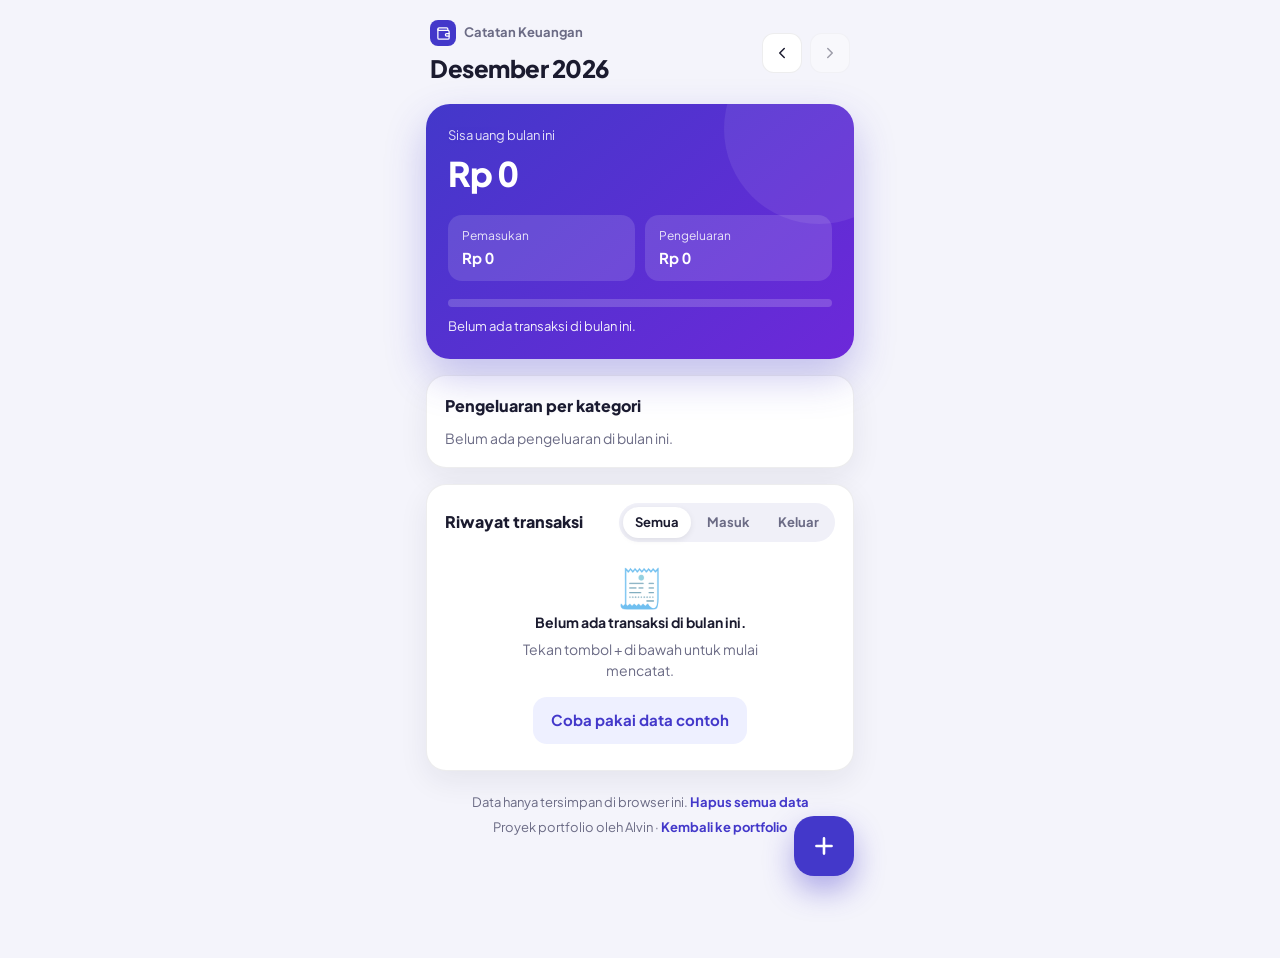
==== projects/catatan-keuangan/index.html @ 7dcfc8b8 "Add Money Tracker app project - Mobile-first finance app (then named Catatan Keuangan) in   projects" ====
<!DOCTYPE html>
<html lang="id">
<head>
    <meta charset="UTF-8">
    <meta name="viewport" content="width=device-width, initial-scale=1.0, viewport-fit=cover">
    <title>Catatan Keuangan Mahasiswa</title>
    <meta name="description" content="Aplikasi web sederhana untuk mencatat pemasukan dan pengeluaran mahasiswa. Proyek portfolio oleh Alvin.">
    <meta name="theme-color" content="#4338ca">
    <meta property="og:title" content="Catatan Keuangan Mahasiswa">
    <meta property="og:description" content="Aplikasi web untuk mencatat pemasukan dan pengeluaran. Proyek portfolio oleh Alvin.">
    <meta property="og:type" content="website">
    <meta property="og:url" content="https://nobless017.github.io/projects/catatan-keuangan/">
    <meta property="og:image" content="https://nobless017.github.io/img/project-keuangan.jpg">
    <meta property="og:locale" content="id_ID">
    <link rel="icon" href="favicon.svg" type="image/svg+xml">
    <link rel="preconnect" href="https://fonts.googleapis.com">
    <link rel="preconnect" href="https://fonts.gstatic.com" crossorigin>
    <link rel="stylesheet" href="https://fonts.googleapis.com/css2?family=Plus+Jakarta+Sans:wght@500;600;700;800&display=swap">
    <link rel="stylesheet" href="style.css">
</head>
<body>
    <div class="app">
        <!-- ===== HEADER: nama aplikasi + pilih bulan ===== -->
        <header class="app-header">
            <div>
                <p class="app-name">
                    <span class="app-logo" aria-hidden="true">
                        <svg viewBox="0 0 24 24"><path d="M19 7V5a2 2 0 0 0-2-2H5a2 2 0 0 0 0 4h14a2 2 0 0 1 2 2v3"/><path d="M3 5v14a2 2 0 0 0 2 2h14a2 2 0 0 0 2-2v-3"/><path d="M21 12h-4a2 2 0 0 0 0 4h4z"/></svg>
                    </span>
                    Catatan Keuangan
                </p>
                <h1 class="month-label" id="month-label">Bulan ini</h1>
            </div>
            <div class="month-nav">
                <button class="icon-button" type="button" id="prev-month" aria-label="Bulan sebelumnya">
                    <svg viewBox="0 0 24 24" aria-hidden="true"><path d="M15 18l-6-6 6-6"/></svg>
                </button>
                <button class="icon-button" type="button" id="next-month" aria-label="Bulan berikutnya">
                    <svg viewBox="0 0 24 24" aria-hidden="true"><path d="M9 18l6-6-6-6"/></svg>
                </button>
            </div>
        </header>

        <main class="app-main">
            <!-- ===== RINGKASAN BULAN ===== -->
            <section class="summary-card" id="summary-card" aria-label="Ringkasan bulan ini">
                <p class="summary-label">Sisa uang bulan ini</p>
                <p class="summary-balance" id="balance">Rp 0</p>
                <div class="summary-row">
                    <div class="summary-stat">
                        <span>Pemasukan</span>
                        <strong id="total-income">Rp 0</strong>
                    </div>
                    <div class="summary-stat">
                        <span>Pengeluaran</span>
                        <strong id="total-expense">Rp 0</strong>
                    </div>
                </div>
                <div class="summary-meter" aria-hidden="true"><span id="spend-meter"></span></div>
                <p class="summary-hint" id="spend-hint"></p>
            </section>

            <!-- ===== PENGELUARAN PER KATEGORI ===== -->
            <section class="panel" aria-labelledby="category-title">
                <h2 id="category-title">Pengeluaran per kategori</h2>
                <ul class="category-list" id="category-list"></ul>
                <p class="muted" id="category-empty">Belum ada pengeluaran di bulan ini.</p>
            </section>

            <!-- ===== RIWAYAT TRANSAKSI ===== -->
            <section class="panel" aria-labelledby="history-title">
                <div class="panel-head">
                    <h2 id="history-title">Riwayat transaksi</h2>
                    <div class="chip-group" role="group" aria-label="Filter transaksi">
                        <button class="chip" type="button" data-filter="all" aria-pressed="true">Semua</button>
                        <button class="chip" type="button" data-filter="income" aria-pressed="false">Masuk</button>
                        <button class="chip" type="button" data-filter="expense" aria-pressed="false">Keluar</button>
                    </div>
                </div>

                <!-- Diisi oleh script.js -->
                <div id="transaction-list"></div>

                <p class="muted filter-empty" id="filter-empty" hidden>Tidak ada transaksi untuk filter ini.</p>

                <div class="empty-state" id="empty-state" hidden>
                    <span class="empty-icon" aria-hidden="true">🧾</span>
                    <p><strong>Belum ada transaksi di bulan ini.</strong></p>
                    <p>Tekan tombol + di bawah untuk mulai mencatat.</p>
                    <button class="btn btn-secondary" type="button" id="load-sample">Coba pakai data contoh</button>
                </div>
            </section>
        </main>

        <footer class="app-footer">
            <p>Data hanya tersimpan di browser ini. <button class="link-button" type="button" id="reset-data">Hapus semua data</button></p>
            <p>Proyek portfolio oleh Alvin · <a href="../../index.html">Kembali ke portfolio</a></p>
        </footer>
    </div>

    <!-- Tombol tambah (melayang di kanan bawah) -->
    <button class="fab" type="button" id="open-form" aria-label="Tambah transaksi" aria-haspopup="dialog">
        <svg viewBox="0 0 24 24" aria-hidden="true"><path d="M12 5v14M5 12h14"/></svg>
    </button>

    <!-- ===== FORM TAMBAH TRANSAKSI (muncul dari bawah) ===== -->
    <dialog class="sheet" id="transaction-dialog" aria-labelledby="form-title">
        <form id="transaction-form" data-type="expense">
            <span class="sheet-handle" aria-hidden="true"></span>
            <h2 id="form-title">Tambah transaksi</h2>

            <fieldset class="type-toggle">
                <legend class="visually-hidden">Jenis transaksi</legend>
                <label><input type="radio" name="type" value="expense" checked><span>Pengeluaran</span></label>
                <label><input type="radio" name="type" value="income"><span>Pemasukan</span></label>
            </fieldset>

            <div class="field">
                <label for="amount">Jumlah</label>
                <div class="amount-input">
                    <span aria-hidden="true">Rp</span>
                    <input type="text" id="amount" name="amount" inputmode="numeric" autocomplete="off" placeholder="0" required>
                </div>
            </div>

            <div class="field">
                <label for="category">Kategori</label>
                <select id="category" name="category" required></select>
            </div>

            <div class="field">
                <label for="note">Catatan <em>(opsional)</em></label>
                <input type="text" id="note" name="note" maxlength="60" placeholder="Contoh: makan siang di kantin">
            </div>

            <div class="field">
                <label for="date">Tanggal</label>
                <input type="date" id="date" name="date" required>
            </div>

            <p class="form-error" id="form-error" role="alert"></p>

            <div class="sheet-actions">
                <button class="btn btn-secondary" type="button" id="cancel-form">Batal</button>
                <button class="btn btn-primary" type="submit">Simpan</button>
            </div>
        </form>
    </dialog>

    <!-- Notifikasi kecil di bawah layar -->
    <div class="toast" id="toast" role="status" hidden>
        <span id="toast-message"></span>
        <button type="button" id="toast-undo">Batalkan</button>
    </div>

    <script src="script.js"></script>
</body>
</html>
---- projects/catatan-keuangan/style.css ----
/* =========================================================
   Catatan Keuangan: aplikasi web mobile-first (proyek portfolio)
   ========================================================= */

/* ---------- Warna (mode terang) ---------- */
:root {
    color-scheme: light dark;
    --bg: #f4f4fb;
    --surface: #ffffff;
    --surface-2: #f0f0f8;
    --text: #1b1b2f;
    --muted: #6b6b85;
    --line: rgba(27, 27, 47, 0.08);
    --primary: #4338ca;
    --primary-strong: #4338ca;
    --primary-soft: #eef0ff;
    --income: #15803d;
    --expense: #dc2626;
    --summary: linear-gradient(140deg, #4338ca 0%, #6d28d9 100%);
    --toast-bg: #1b1b2f;
    --shadow: 0 10px 30px rgba(27, 27, 60, 0.07);
    --radius: 20px;
    --font: "Plus Jakarta Sans", "Segoe UI", Arial, sans-serif;
    --ease: cubic-bezier(0.22, 1, 0.36, 1);
}

/* ---------- Warna (mode gelap, ikut pengaturan perangkat) ---------- */
@media (prefers-color-scheme: dark) {
    :root {
        --bg: #0f1020;
        --surface: #181a2e;
        --surface-2: #232641;
        --text: #ececf6;
        --muted: #a3a6c2;
        --line: rgba(255, 255, 255, 0.08);
        --primary: #a5b4fc;
        --primary-strong: #4f46e5;
        --primary-soft: rgba(129, 140, 248, 0.16);
        --income: #4ade80;
        --expense: #f87171;
        --summary: linear-gradient(140deg, #3730a3 0%, #5b21b6 100%);
        --toast-bg: #2e3150;
        --shadow: 0 10px 30px rgba(0, 0, 0, 0.35);
    }
}

/* ---------- Dasar ---------- */
*,
*::before,
*::after {
    box-sizing: border-box;
}

[hidden] {
    display: none !important;
}

body {
    margin: 0;
    min-height: 100vh;
    font-family: var(--font);
    font-size: 15px;
    line-height: 1.5;
    color: var(--text);
    background: var(--bg);
    -webkit-font-smoothing: antialiased;
}

h1,
h2,
h3,
p {
    margin: 0;
}

button,
input,
select {
    font: inherit;
    color: inherit;
}

button {
    cursor: pointer;
}

:focus-visible {
    outline: 3px solid var(--primary);
    outline-offset: 2px;
}

.visually-hidden {
    position: absolute;
    width: 1px;
    height: 1px;
    margin: -1px;
    padding: 0;
    overflow: hidden;
    clip: rect(0 0 0 0);
    white-space: nowrap;
    border: 0;
}

.muted {
    color: var(--muted);
    font-size: 14px;
}

/* Ikon garis (SVG) dipakai di beberapa tombol */
.app-logo svg,
.icon-button svg,
.fab svg,
.delete-button svg {
    fill: none;
    stroke: currentColor;
    stroke-width: 2;
    stroke-linecap: round;
    stroke-linejoin: round;
}

/* ---------- Kerangka aplikasi ---------- */
.app {
    width: min(100%, 460px);
    margin: 0 auto;
    padding: 20px 16px 120px;
}

.app-main {
    display: grid;
    gap: 16px;
    margin-top: 18px;
}

/* ---------- Header ---------- */
.app-header {
    display: flex;
    align-items: center;
    justify-content: space-between;
    gap: 12px;
    padding: 0 4px;
}

.app-name {
    display: flex;
    align-items: center;
    gap: 8px;
    color: var(--muted);
    font-size: 13px;
    font-weight: 700;
}

.app-logo {
    display: grid;
    place-items: center;
    width: 26px;
    height: 26px;
    color: #ffffff;
    background: var(--primary-strong);
    border-radius: 8px;
}

.app-logo svg {
    width: 15px;
    height: 15px;
}

.month-label {
    margin-top: 4px;
    font-size: 24px;
    font-weight: 800;
    letter-spacing: -0.02em;
}

.month-nav {
    display: flex;
    gap: 8px;
}

.icon-button {
    display: grid;
    place-items: center;
    width: 40px;
    height: 40px;
    padding: 0;
    background: var(--surface);
    border: 1px solid var(--line);
    border-radius: 12px;
    transition: background-color 200ms ease, transform 200ms var(--ease);
}

.icon-button:hover:not(:disabled) {
    background: var(--surface-2);
}

.icon-button:active:not(:disabled) {
    transform: scale(0.94);
}

.icon-button:disabled {
    opacity: 0.4;
    cursor: not-allowed;
}

.icon-button svg {
    width: 18px;
    height: 18px;
}

/* ---------- Kartu ringkasan ---------- */
.summary-card {
    position: relative;
    overflow: hidden;
    padding: 22px;
    color: #ffffff;
    background: var(--summary);
    border-radius: 24px;
    box-shadow: 0 18px 40px rgba(67, 56, 202, 0.28);
}

/* lingkaran dekorasi di pojok kanan atas */
.summary-card::after {
    content: "";
    position: absolute;
    top: -70px;
    right: -60px;
    width: 190px;
    height: 190px;
    background: rgba(255, 255, 255, 0.08);
    border-radius: 50%;
}

.summary-card > * {
    position: relative;
    z-index: 1;
}

.summary-label {
    font-size: 13px;
    opacity: 0.85;
}

.summary-balance {
    margin-top: 2px;
    font-size: 34px;
    font-weight: 800;
    letter-spacing: -0.02em;
    font-variant-numeric: tabular-nums;
}

.summary-row {
    display: grid;
    grid-template-columns: 1fr 1fr;
    gap: 10px;
    margin-top: 16px;
}

.summary-stat {
    padding: 12px 14px;
    background: rgba(255, 255, 255, 0.13);
    border-radius: 14px;
}

.summary-stat span {
    display: block;
    font-size: 12px;
    opacity: 0.85;
}

.summary-stat strong {
    display: block;
    margin-top: 2px;
    font-size: 15px;
    font-variant-numeric: tabular-nums;
}

.summary-meter {
    height: 8px;
    margin-top: 18px;
    overflow: hidden;
    background: rgba(255, 255, 255, 0.18);
    border-radius: 99px;
}

.summary-meter span {
    display: block;
    width: 0;
    height: 100%;
    background: #a7f3d0;
    border-radius: inherit;
    transition: width 600ms var(--ease), background-color 300ms ease;
}

/* warna bar berubah kalau uang hampir/sudah habis (diatur script.js) */
.summary-card[data-state="warning"] .summary-meter span {
    background: #fde68a;
}

.summary-card[data-state="over"] .summary-meter span {
    background: #fca5a5;
}

.summary-hint {
    margin-top: 10px;
    font-size: 13px;
    opacity: 0.92;
}

/* ---------- Panel ---------- */
.panel {
    padding: 18px;
    background: var(--surface);
    border: 1px solid var(--line);
    border-radius: var(--radius);
    box-shadow: var(--shadow);
}

.panel h2 {
    font-size: 16px;
    font-weight: 800;
}

.panel-head {
    display: flex;
    flex-wrap: wrap;
    align-items: center;
    justify-content: space-between;
    gap: 10px;
}

#category-empty,
.filter-empty {
    margin-top: 10px;
}

/* ---------- Kategori ---------- */
.category-list {
    display: grid;
    gap: 14px;
    margin: 14px 0 0;
    padding: 0;
    list-style: none;
}

.category-list:empty {
    display: none;
}

.category-row {
    display: grid;
    grid-template-columns: 40px 1fr auto;
    align-items: center;
    gap: 12px;
}

.category-icon {
    display: grid;
    place-items: center;
    width: 40px;
    height: 40px;
    border-radius: 12px;
    font-size: 19px;
    line-height: 1;
}

.category-top {
    display: flex;
    justify-content: space-between;
    gap: 8px;
    font-size: 14px;
}

.category-name {
    font-weight: 700;
}

.category-amount {
    color: var(--muted);
    font-variant-numeric: tabular-nums;
}

.category-bar {
    height: 6px;
    margin-top: 6px;
    overflow: hidden;
    background: var(--surface-2);
    border-radius: 99px;
}

.category-bar span {
    display: block;
    height: 100%;
    border-radius: inherit;
}

.category-percent {
    min-width: 38px;
    color: var(--muted);
    font-size: 13px;
    font-weight: 700;
    text-align: right;
}

/* ---------- Filter (chip) ---------- */
.chip-group {
    display: flex;
    gap: 4px;
    padding: 4px;
    background: var(--surface-2);
    border-radius: 99px;
}

.chip {
    padding: 6px 12px;
    color: var(--muted);
    background: transparent;
    border: 0;
    border-radius: 99px;
    font-size: 13px;
    font-weight: 700;
    transition: background-color 200ms ease, color 200ms ease;
}

.chip[aria-pressed="true"] {
    color: var(--text);
    background: var(--surface);
    box-shadow: 0 2px 6px rgba(0, 0, 0, 0.08);
}

/* ---------- Riwayat transaksi ---------- */
.day-label {
    margin: 16px 0 2px;
    color: var(--muted);
    font-size: 12px;
    font-weight: 700;
    letter-spacing: 0.04em;
    text-transform: uppercase;
}

.transaction-items {
    margin: 0;
    padding: 0;
    list-style: none;
}

.transaction {
    display: grid;
    grid-template-columns: 40px 1fr auto 32px;
    align-items: center;
    gap: 12px;
    padding: 10px 0;
    border-bottom: 1px solid var(--line);
}

.transaction:last-child {
    border-bottom: 0;
}

.transaction-info {
    display: grid;
    min-width: 0;
}

.transaction-title {
    font-size: 14px;
    font-weight: 700;
}

.transaction-note {
    overflow: hidden;
    color: var(--muted);
    font-size: 13px;
    white-space: nowrap;
    text-overflow: ellipsis;
}

.transaction-amount {
    font-size: 14px;
    font-weight: 800;
    font-variant-numeric: tabular-nums;
    white-space: nowrap;
}

.transaction-amount.income {
    color: var(--income);
}

.transaction-amount.expense {
    color: var(--expense);
}

.delete-button {
    display: grid;
    place-items: center;
    width: 32px;
    height: 32px;
    padding: 0;
    color: var(--muted);
    background: transparent;
    border: 0;
    border-radius: 10px;
    transition: background-color 200ms ease, color 200ms ease;
}

.delete-button:hover {
    color: var(--expense);
    background: rgba(220, 38, 38, 0.1);
}

.delete-button svg {
    width: 17px;
    height: 17px;
}

/* ---------- Tampilan kosong ---------- */
.empty-state {
    display: grid;
    justify-items: center;
    gap: 6px;
    padding: 26px 8px 8px;
    text-align: center;
}

.empty-icon {
    font-size: 38px;
    line-height: 1;
}

.empty-state p {
    max-width: 280px;
    color: var(--muted);
    font-size: 14px;
}

.empty-state strong {
    color: var(--text);
}

.empty-state .btn {
    margin-top: 10px;
}

/* ---------- Tombol ---------- */
.btn {
    display: inline-flex;
    align-items: center;
    justify-content: center;
    padding: 12px 18px;
    border: 0;
    border-radius: 14px;
    font-weight: 700;
    transition: transform 200ms var(--ease), box-shadow 200ms ease;
}

.btn:active {
    transform: scale(0.97);
}

.btn-primary {
    color: #ffffff;
    background: var(--primary-strong);
}

.btn-primary:hover {
    box-shadow: 0 8px 20px rgba(67, 56, 202, 0.3);
}

.btn-secondary {
    color: var(--primary);
    background: var(--primary-soft);
}

.fab {
    position: fixed;
    z-index: 20;
    right: max(16px, calc(50% - 230px + 16px)); /* sejajar dengan sisi kanan kolom aplikasi */
    bottom: 24px;
    display: grid;
    place-items: center;
    width: 60px;
    height: 60px;
    padding: 0;
    color: #ffffff;
    background: var(--primary-strong);
    border: 0;
    border-radius: 20px;
    box-shadow: 0 14px 30px rgba(67, 56, 202, 0.4);
    transition: transform 240ms var(--ease), box-shadow 240ms ease;
}

.fab:hover {
    transform: translateY(-3px);
    box-shadow: 0 18px 36px rgba(67, 56, 202, 0.45);
}

.fab:active {
    transform: scale(0.95);
}

.fab svg {
    width: 26px;
    height: 26px;
    stroke-width: 2.4;
}

/* ---------- Footer ---------- */
.app-footer {
    display: grid;
    gap: 6px;
    margin-top: 22px;
    color: var(--muted);
    font-size: 13px;
    text-align: center;
}

.app-footer a,
.link-button {
    color: var(--primary);
    font-weight: 700;
    text-decoration: none;
}

.link-button {
    padding: 0;
    background: none;
    border: 0;
    font-size: inherit;
}

/* ---------- Form tambah transaksi (bottom sheet) ---------- */
.sheet {
    width: min(100%, 460px);
    max-width: 100%;
    max-height: 92vh;
    margin: auto auto 0;
    padding: 0;
    color: var(--text);
    background: var(--surface);
    border: 0;
    border-radius: 26px 26px 0 0;
    box-shadow: 0 -10px 40px rgba(0, 0, 0, 0.2);
}

.sheet[open] {
    animation: sheet-up 320ms var(--ease);
}

.sheet::backdrop {
    background: rgba(10, 10, 25, 0.45);
}

@keyframes sheet-up {
    from {
        transform: translateY(100%);
    }
    to {
        transform: none;
    }
}

.sheet form {
    display: grid;
    gap: 14px;
    padding: 10px 20px calc(20px + env(safe-area-inset-bottom));
}

.sheet-handle {
    justify-self: center;
    width: 40px;
    height: 5px;
    background: var(--muted);
    border-radius: 99px;
    opacity: 0.35;
}

.sheet h2 {
    font-size: 18px;
    font-weight: 800;
}

/* Pilihan Pengeluaran / Pemasukan */
.type-toggle {
    display: grid;
    grid-template-columns: 1fr 1fr;
    gap: 4px;
    margin: 0;
    padding: 4px;
    background: var(--surface-2);
    border: 0;
    border-radius: 14px;
}

.type-toggle input {
    position: absolute;
    opacity: 0;
    pointer-events: none;
}

.type-toggle span {
    display: block;
    padding: 10px;
    color: var(--muted);
    border-radius: 11px;
    font-weight: 700;
    text-align: center;
    cursor: pointer;
    transition: background-color 200ms ease, color 200ms ease;
}

.type-toggle input:checked + span {
    color: var(--expense);
    background: var(--surface);
    box-shadow: 0 2px 6px rgba(0, 0, 0, 0.08);
}

.type-toggle input[value="income"]:checked + span {
    color: var(--income);
}

.type-toggle input:focus-visible + span {
    outline: 3px solid var(--primary);
    outline-offset: 1px;
}

.field {
    display: grid;
    gap: 6px;
}

.field label {
    color: var(--muted);
    font-size: 13px;
    font-weight: 700;
}

.field em {
    font-style: normal;
    font-weight: 500;
}

.field input,
.field select {
    width: 100%;
    height: 48px;
    padding: 0 14px;
    background: var(--surface-2);
    border: 1px solid var(--line);
    border-radius: 14px;
    transition: border-color 200ms ease, background-color 200ms ease;
}

.field input:focus,
.field select:focus {
    background: var(--surface);
    border-color: var(--primary);
}

.amount-input {
    position: relative;
}

.amount-input span {
    position: absolute;
    top: 50%;
    left: 14px;
    color: var(--muted);
    font-weight: 800;
    transform: translateY(-50%);
}

.field .amount-input input {
    height: 58px;
    padding-left: 46px;
    font-size: 22px;
    font-weight: 800;
    font-variant-numeric: tabular-nums;
}

.form-error {
    color: var(--expense);
    font-size: 13px;
    font-weight: 600;
}

.form-error:empty {
    display: none;
}

.sheet-actions {
    display: grid;
    grid-template-columns: 1fr 2fr;
    gap: 10px;
    margin-top: 4px;
}

/* ---------- Notifikasi (toast) ---------- */
.toast {
    position: fixed;
    z-index: 30;
    bottom: 100px;
    left: 50%;
    display: flex;
    align-items: center;
    gap: 14px;
    width: max-content;
    max-width: calc(100% - 32px);
    padding: 10px 10px 10px 18px;
    color: #ffffff;
    background: var(--toast-bg);
    border-radius: 14px;
    box-shadow: 0 12px 30px rgba(0, 0, 0, 0.25);
    font-size: 14px;
    transform: translateX(-50%);
    animation: toast-in 260ms var(--ease);
}

@keyframes toast-in {
    from {
        opacity: 0;
        transform: translate(-50%, 10px);
    }
    to {
        opacity: 1;
        transform: translate(-50%, 0);
    }
}

.toast button {
    padding: 6px 10px;
    color: #c7d2fe;
    background: rgba(255, 255, 255, 0.12);
    border: 0;
    border-radius: 8px;
    font-weight: 800;
}
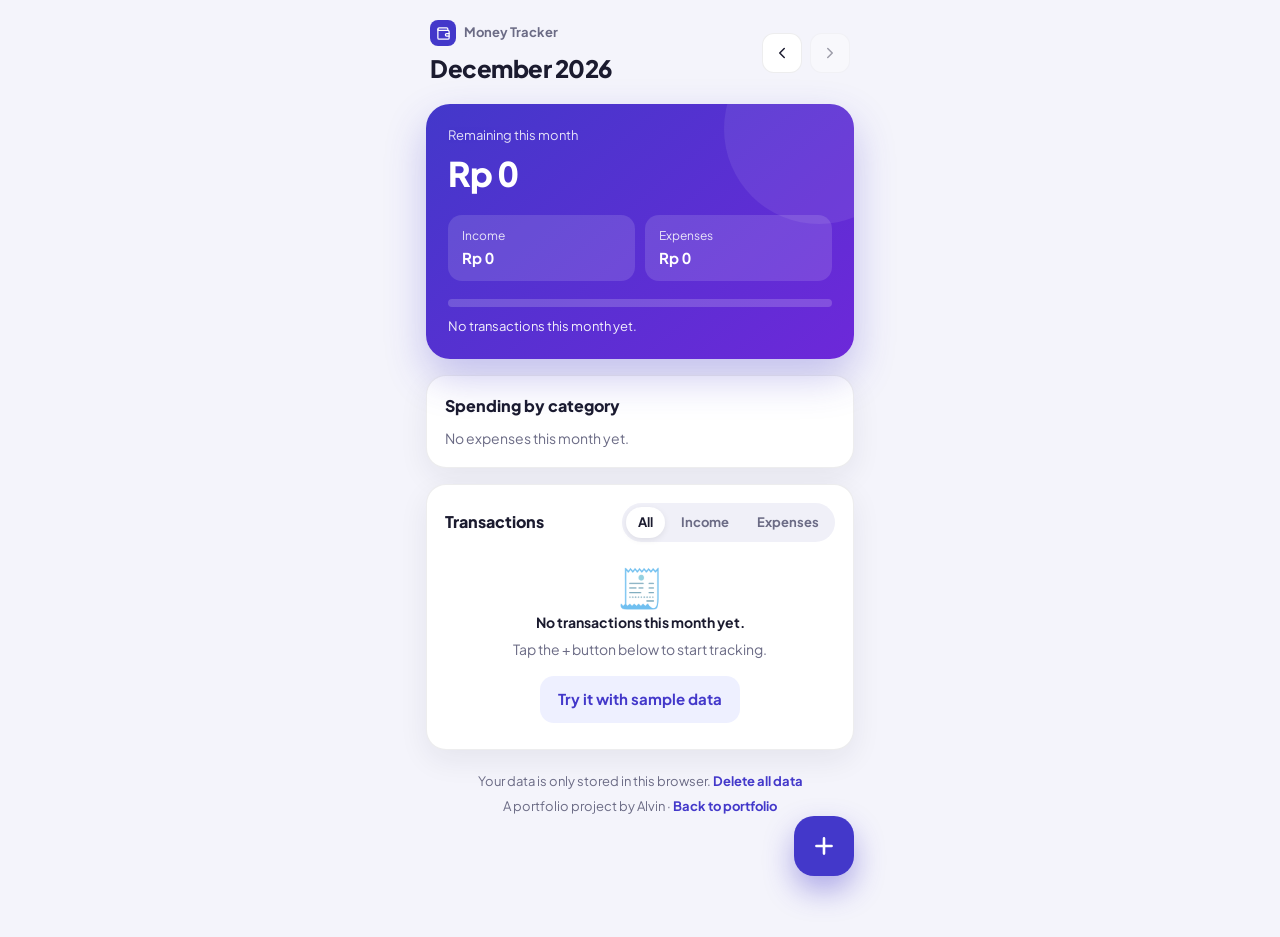
==== commit 20d4e4f8: "Translate Kopi Sabana and Money Tracker to English - Kopi Sabana: all text, the opening-hours status" ====
--- a/projects/catatan-keuangan/index.html
+++ b/projects/catatan-keuangan/index.html
@@ -1,17 +1,17 @@
 <!DOCTYPE html>
-<html lang="id">
+<html lang="en">
 <head>
     <meta charset="UTF-8">
     <meta name="viewport" content="width=device-width, initial-scale=1.0, viewport-fit=cover">
-    <title>Catatan Keuangan Mahasiswa</title>
-    <meta name="description" content="Aplikasi web sederhana untuk mencatat pemasukan dan pengeluaran mahasiswa. Proyek portfolio oleh Alvin.">
+    <title>Money Tracker for Students</title>
+    <meta name="description" content="A simple web app for students to track income and expenses. A portfolio project by Alvin.">
     <meta name="theme-color" content="#4338ca">
-    <meta property="og:title" content="Catatan Keuangan Mahasiswa">
-    <meta property="og:description" content="Aplikasi web untuk mencatat pemasukan dan pengeluaran. Proyek portfolio oleh Alvin.">
+    <meta property="og:title" content="Money Tracker for Students">
+    <meta property="og:description" content="A web app to track income and expenses. A portfolio project by Alvin.">
     <meta property="og:type" content="website">
     <meta property="og:url" content="https://nobless017.github.io/projects/catatan-keuangan/">
     <meta property="og:image" content="https://nobless017.github.io/img/project-keuangan.jpg">
-    <meta property="og:locale" content="id_ID">
+    <meta property="og:locale" content="en_US">
     <link rel="icon" href="favicon.svg" type="image/svg+xml">
     <link rel="preconnect" href="https://fonts.googleapis.com">
     <link rel="preconnect" href="https://fonts.gstatic.com" crossorigin>
@@ -27,15 +27,15 @@
                     <span class="app-logo" aria-hidden="true">
                         <svg viewBox="0 0 24 24"><path d="M19 7V5a2 2 0 0 0-2-2H5a2 2 0 0 0 0 4h14a2 2 0 0 1 2 2v3"/><path d="M3 5v14a2 2 0 0 0 2 2h14a2 2 0 0 0 2-2v-3"/><path d="M21 12h-4a2 2 0 0 0 0 4h4z"/></svg>
                     </span>
-                    Catatan Keuangan
+                    Money Tracker
                 </p>
-                <h1 class="month-label" id="month-label">Bulan ini</h1>
+                <h1 class="month-label" id="month-label">This month</h1>
             </div>
             <div class="month-nav">
-                <button class="icon-button" type="button" id="prev-month" aria-label="Bulan sebelumnya">
+                <button class="icon-button" type="button" id="prev-month" aria-label="Previous month">
                     <svg viewBox="0 0 24 24" aria-hidden="true"><path d="M15 18l-6-6 6-6"/></svg>
                 </button>
-                <button class="icon-button" type="button" id="next-month" aria-label="Bulan berikutnya">
+                <button class="icon-button" type="button" id="next-month" aria-label="Next month">
                     <svg viewBox="0 0 24 24" aria-hidden="true"><path d="M9 18l6-6-6-6"/></svg>
                 </button>
             </div>
@@ -43,16 +43,16 @@
 
         <main class="app-main">
             <!-- ===== RINGKASAN BULAN ===== -->
-            <section class="summary-card" id="summary-card" aria-label="Ringkasan bulan ini">
-                <p class="summary-label">Sisa uang bulan ini</p>
+            <section class="summary-card" id="summary-card" aria-label="Monthly summary">
+                <p class="summary-label">Remaining this month</p>
                 <p class="summary-balance" id="balance">Rp 0</p>
                 <div class="summary-row">
                     <div class="summary-stat">
-                        <span>Pemasukan</span>
+                        <span>Income</span>
                         <strong id="total-income">Rp 0</strong>
                     </div>
                     <div class="summary-stat">
-                        <span>Pengeluaran</span>
+                        <span>Expenses</span>
                         <strong id="total-expense">Rp 0</strong>
                     </div>
                 </div>
@@ -62,44 +62,44 @@
 
             <!-- ===== PENGELUARAN PER KATEGORI ===== -->
             <section class="panel" aria-labelledby="category-title">
-                <h2 id="category-title">Pengeluaran per kategori</h2>
+                <h2 id="category-title">Spending by category</h2>
                 <ul class="category-list" id="category-list"></ul>
-                <p class="muted" id="category-empty">Belum ada pengeluaran di bulan ini.</p>
+                <p class="muted" id="category-empty">No expenses this month yet.</p>
             </section>
 
             <!-- ===== RIWAYAT TRANSAKSI ===== -->
             <section class="panel" aria-labelledby="history-title">
                 <div class="panel-head">
-                    <h2 id="history-title">Riwayat transaksi</h2>
-                    <div class="chip-group" role="group" aria-label="Filter transaksi">
-                        <button class="chip" type="button" data-filter="all" aria-pressed="true">Semua</button>
-                        <button class="chip" type="button" data-filter="income" aria-pressed="false">Masuk</button>
-                        <button class="chip" type="button" data-filter="expense" aria-pressed="false">Keluar</button>
+                    <h2 id="history-title">Transactions</h2>
+                    <div class="chip-group" role="group" aria-label="Filter transactions">
+                        <button class="chip" type="button" data-filter="all" aria-pressed="true">All</button>
+                        <button class="chip" type="button" data-filter="income" aria-pressed="false">Income</button>
+                        <button class="chip" type="button" data-filter="expense" aria-pressed="false">Expenses</button>
                     </div>
                 </div>
 
                 <!-- Diisi oleh script.js -->
                 <div id="transaction-list"></div>
 
-                <p class="muted filter-empty" id="filter-empty" hidden>Tidak ada transaksi untuk filter ini.</p>
+                <p class="muted filter-empty" id="filter-empty" hidden>No transactions match this filter.</p>
 
                 <div class="empty-state" id="empty-state" hidden>
                     <span class="empty-icon" aria-hidden="true">🧾</span>
-                    <p><strong>Belum ada transaksi di bulan ini.</strong></p>
-                    <p>Tekan tombol + di bawah untuk mulai mencatat.</p>
-                    <button class="btn btn-secondary" type="button" id="load-sample">Coba pakai data contoh</button>
+                    <p><strong>No transactions this month yet.</strong></p>
+                    <p>Tap the + button below to start tracking.</p>
+                    <button class="btn btn-secondary" type="button" id="load-sample">Try it with sample data</button>
                 </div>
             </section>
         </main>
 
         <footer class="app-footer">
-            <p>Data hanya tersimpan di browser ini. <button class="link-button" type="button" id="reset-data">Hapus semua data</button></p>
-            <p>Proyek portfolio oleh Alvin · <a href="../../index.html">Kembali ke portfolio</a></p>
+            <p>Your data is only stored in this browser. <button class="link-button" type="button" id="reset-data">Delete all data</button></p>
+            <p>A portfolio project by Alvin · <a href="../../index.html">Back to portfolio</a></p>
         </footer>
     </div>
 
     <!-- Tombol tambah (melayang di kanan bawah) -->
-    <button class="fab" type="button" id="open-form" aria-label="Tambah transaksi" aria-haspopup="dialog">
+    <button class="fab" type="button" id="open-form" aria-label="Add transaction" aria-haspopup="dialog">
         <svg viewBox="0 0 24 24" aria-hidden="true"><path d="M12 5v14M5 12h14"/></svg>
     </button>
 
@@ -107,16 +107,16 @@
     <dialog class="sheet" id="transaction-dialog" aria-labelledby="form-title">
         <form id="transaction-form" data-type="expense">
             <span class="sheet-handle" aria-hidden="true"></span>
-            <h2 id="form-title">Tambah transaksi</h2>
+            <h2 id="form-title">Add transaction</h2>
 
             <fieldset class="type-toggle">
-                <legend class="visually-hidden">Jenis transaksi</legend>
-                <label><input type="radio" name="type" value="expense" checked><span>Pengeluaran</span></label>
-                <label><input type="radio" name="type" value="income"><span>Pemasukan</span></label>
+                <legend class="visually-hidden">Transaction type</legend>
+                <label><input type="radio" name="type" value="expense" checked><span>Expense</span></label>
+                <label><input type="radio" name="type" value="income"><span>Income</span></label>
             </fieldset>
 
             <div class="field">
-                <label for="amount">Jumlah</label>
+                <label for="amount">Amount</label>
                 <div class="amount-input">
                     <span aria-hidden="true">Rp</span>
                     <input type="text" id="amount" name="amount" inputmode="numeric" autocomplete="off" placeholder="0" required>
@@ -124,25 +124,25 @@
             </div>
 
             <div class="field">
-                <label for="category">Kategori</label>
+                <label for="category">Category</label>
                 <select id="category" name="category" required></select>
             </div>
 
             <div class="field">
-                <label for="note">Catatan <em>(opsional)</em></label>
-                <input type="text" id="note" name="note" maxlength="60" placeholder="Contoh: makan siang di kantin">
+                <label for="note">Note <em>(optional)</em></label>
+                <input type="text" id="note" name="note" maxlength="60" placeholder="e.g. lunch at the canteen">
             </div>
 
             <div class="field">
-                <label for="date">Tanggal</label>
+                <label for="date">Date</label>
                 <input type="date" id="date" name="date" required>
             </div>
 
             <p class="form-error" id="form-error" role="alert"></p>
 
             <div class="sheet-actions">
-                <button class="btn btn-secondary" type="button" id="cancel-form">Batal</button>
-                <button class="btn btn-primary" type="submit">Simpan</button>
+                <button class="btn btn-secondary" type="button" id="cancel-form">Cancel</button>
+                <button class="btn btn-primary" type="submit">Save</button>
             </div>
         </form>
     </dialog>
@@ -150,7 +150,7 @@
     <!-- Notifikasi kecil di bawah layar -->
     <div class="toast" id="toast" role="status" hidden>
         <span id="toast-message"></span>
-        <button type="button" id="toast-undo">Batalkan</button>
+        <button type="button" id="toast-undo">Undo</button>
     </div>
 
     <script src="script.js"></script>
